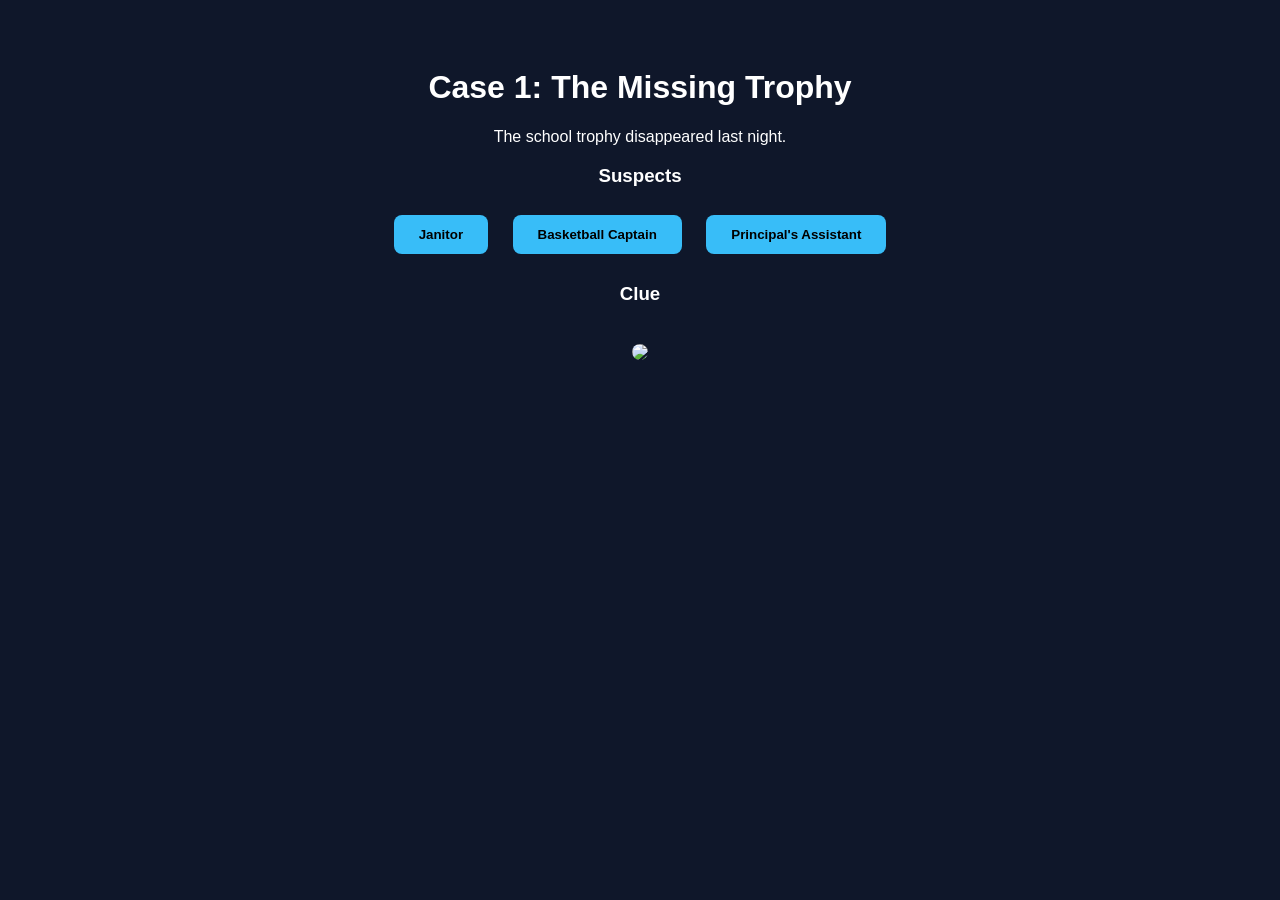
==== case1.html @ 59dcb361 "" ====
<!DOCTYPE html>
<html>
<head>
<title>Case 1</title>
<link rel="stylesheet" href="style.css">
</head>

<body>

<h1>Case 1: The Missing Trophy</h1>

<p>The school trophy disappeared last night.</p>

<h3>Suspects</h3>

<button onclick="checkAnswer('janitor')">Janitor</button>
<button onclick="checkAnswer('captain')">Basketball Captain</button>
<button onclick="checkAnswer('assistant')">Principal's Assistant</button>

<h3>Clue</h3>

<img src="https://picsum.photos/300" onclick="revealClue()" style="cursor:pointer">

<p id="clue"></p>
<p id="result"></p>

<script src="script.js"></script>
<script src="clues.js"></script>

</body>
</html>
---- style.css ----
body{
font-family: Arial;
background:#0f172a;
color:white;
text-align:center;
padding:40px;
}

button{
padding:12px 25px;
margin:10px;
border:none;
border-radius:8px;
background:#38bdf8;
font-weight:bold;
cursor:pointer;
}

button:hover{
background:#0ea5e9;
}

img{
margin-top:20px;
border-radius:10px;
}
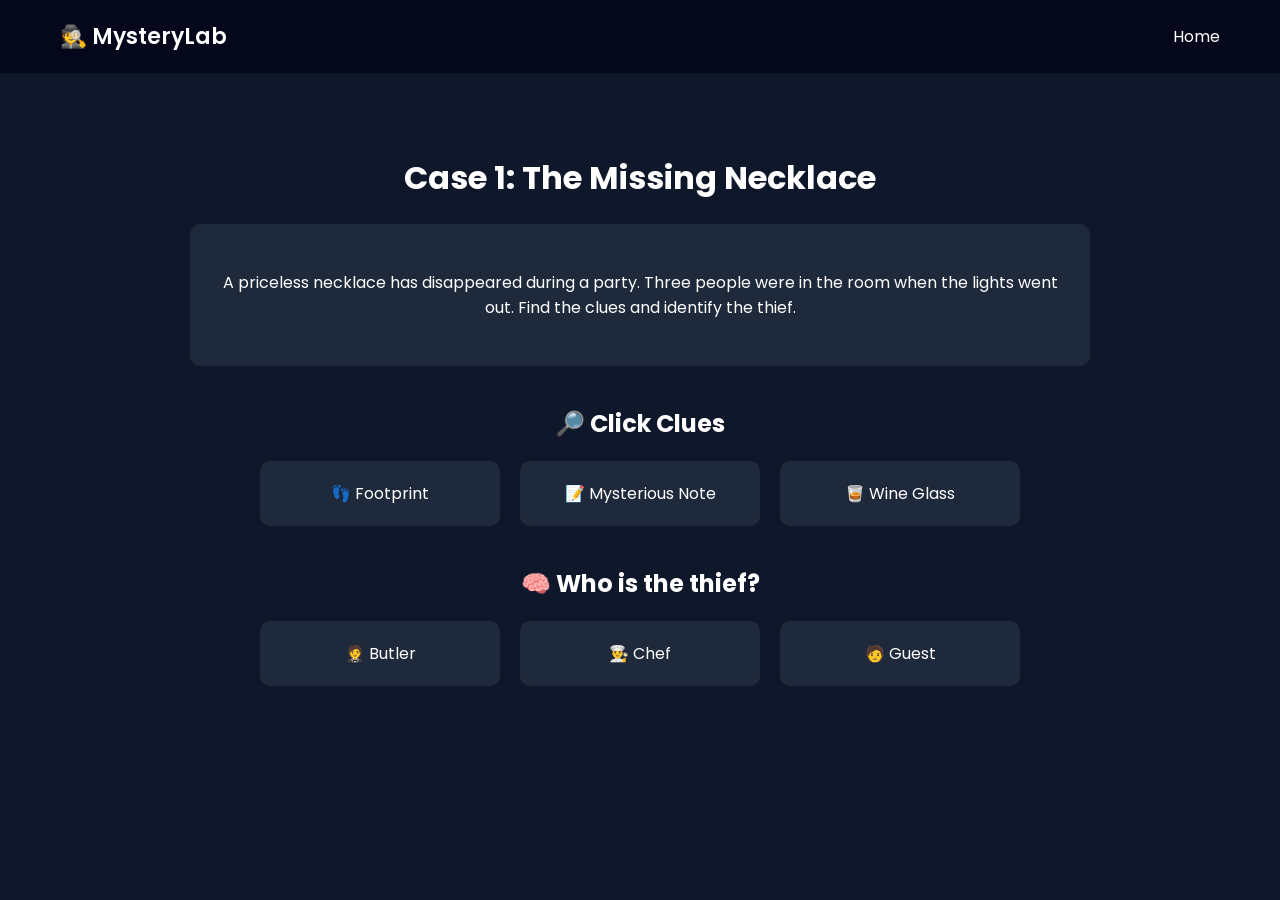
==== commit 1df73d61: "" ====
--- a/case1.html
+++ b/case1.html
@@ -1,31 +1,195 @@
 <!DOCTYPE html>
 <html>
+
 <head>
-<title>Case 1</title>
+
+<title>Case 1 - MysteryLab</title>
+
+<meta name="viewport" content="width=device-width, initial-scale=1">
+
+<link href="https://fonts.googleapis.com/css2?family=Poppins:wght@300;400;600&display=swap" rel="stylesheet">
+
 <link rel="stylesheet" href="style.css">
+
+<style>
+
+.case-container{
+max-width:900px;
+margin:auto;
+padding:60px 20px;
+text-align:center;
+}
+
+.story{
+background:#1e293b;
+padding:30px;
+border-radius:10px;
+margin-bottom:40px;
+}
+
+.clues{
+display:flex;
+gap:20px;
+justify-content:center;
+flex-wrap:wrap;
+margin-bottom:40px;
+}
+
+.clue{
+background:#1e293b;
+padding:20px;
+border-radius:10px;
+cursor:pointer;
+width:200px;
+transition:0.3s;
+}
+
+.clue:hover{
+transform:scale(1.05);
+border:1px solid #38bdf8;
+}
+
+.suspects{
+display:flex;
+gap:20px;
+justify-content:center;
+flex-wrap:wrap;
+}
+
+.suspect{
+background:#1e293b;
+padding:20px;
+border-radius:10px;
+cursor:pointer;
+width:200px;
+transition:0.3s;
+}
+
+.suspect:hover{
+transform:scale(1.05);
+border:1px solid #38bdf8;
+}
+
+.result{
+margin-top:40px;
+font-size:22px;
+font-weight:600;
+}
+
+</style>
+
 </head>
 
 <body>
 
-<h1>Case 1: The Missing Trophy</h1>
+<nav class="navbar">
 
-<p>The school trophy disappeared last night.</p>
+<div class="logo">🕵️ MysteryLab</div>
 
-<h3>Suspects</h3>
+<div class="nav-links">
+<a href="index.html">Home</a>
+</div>
 
-<button onclick="checkAnswer('janitor')">Janitor</button>
-<button onclick="checkAnswer('captain')">Basketball Captain</button>
-<button onclick="checkAnswer('assistant')">Principal's Assistant</button>
+</nav>
 
-<h3>Clue</h3>
 
-<img src="https://picsum.photos/300" onclick="revealClue()" style="cursor:pointer">
+<div class="case-container">
 
-<p id="clue"></p>
-<p id="result"></p>
+<h1>Case 1: The Missing Necklace</h1>
 
-<script src="script.js"></script>
-<script src="clues.js"></script>
+<div class="story">
+
+<p>
+A priceless necklace has disappeared during a party.
+Three people were in the room when the lights went out.
+Find the clues and identify the thief.
+</p>
+
+</div>
+
+
+<h2>🔎 Click Clues</h2>
+
+<div class="clues">
+
+<div class="clue" onclick="showClue('footprint')">
+👣 Footprint
+</div>
+
+<div class="clue" onclick="showClue('note')">
+📝 Mysterious Note
+</div>
+
+<div class="clue" onclick="showClue('glass')">
+🥃 Wine Glass
+</div>
+
+</div>
+
+
+
+<h2>🧠 Who is the thief?</h2>
+
+<div class="suspects">
+
+<div class="suspect" onclick="guess('butler')">
+🤵 Butler
+</div>
+
+<div class="suspect" onclick="guess('chef')">
+👨‍🍳 Chef
+</div>
+
+<div class="suspect" onclick="guess('guest')">
+🧑 Guest
+</div>
+
+</div>
+
+<div class="result" id="result"></div>
+
+</div>
+
+
+
+<script>
+
+function showClue(type){
+
+if(type === "footprint"){
+alert("The footprint is very large — likely a man's shoe.")
+}
+
+if(type === "note"){
+alert("The note says: 'Meet me after midnight.'")
+}
+
+if(type === "glass"){
+alert("The wine glass has lipstick on it.")
+}
+
+}
+
+
+function guess(person){
+
+const result = document.getElementById("result")
+
+if(person === "guest"){
+result.innerHTML = "🏆 Correct! The guest stole the necklace!"
+result.style.color = "lightgreen"
+}
+
+else{
+result.innerHTML = "❌ Wrong suspect. Try again."
+result.style.color = "tomato"
+}
+
+}
+
+</script>
+
 
 </body>
+
 </html>
--- a/style.css
+++ b/style.css
@@ -1,26 +1,114 @@
 body{
-font-family: Arial;
+margin:0;
+font-family:'Poppins', sans-serif;
 background:#0f172a;
 color:white;
-text-align:center;
-padding:40px;
+overflow-x:hidden;
 }
 
-button{
-padding:12px 25px;
-margin:10px;
+
+/* NAVBAR */
+
+.navbar{
+display:flex;
+justify-content:space-between;
+align-items:center;
+padding:20px 60px;
+background:rgba(2,6,23,0.8);
+backdrop-filter:blur(10px);
+position:sticky;
+top:0;
+}
+
+.logo{
+font-size:22px;
+font-weight:600;
+}
+
+.nav-links a{
+margin-left:25px;
+color:white;
+text-decoration:none;
+font-size:16px;
+transition:0.3s;
+}
+
+.nav-links a:hover{
+color:#38bdf8;
+}
+
+
+/* HERO */
+
+.hero{
+text-align:center;
+padding:120px 20px;
+background:linear-gradient(180deg,#0f172a,#020617);
+}
+
+.hero h1{
+font-size:60px;
+margin-bottom:10px;
+}
+
+.hero p{
+font-size:20px;
+color:#94a3b8;
+}
+
+
+.hero-btn{
+margin-top:30px;
+padding:15px 35px;
+font-size:18px;
 border:none;
 border-radius:8px;
 background:#38bdf8;
-font-weight:bold;
 cursor:pointer;
+transition:0.3s;
 }
 
-button:hover{
+.hero-btn:hover{
 background:#0ea5e9;
+transform:scale(1.05);
+box-shadow:0 0 20px #38bdf8;
 }
 
-img{
-margin-top:20px;
-border-radius:10px;
+
+
+/* FEATURES */
+
+.features{
+display:flex;
+justify-content:center;
+gap:30px;
+padding:80px 40px;
+flex-wrap:wrap;
+}
+
+.feature-card{
+background:#1e293b;
+padding:30px;
+border-radius:12px;
+width:250px;
+text-align:center;
+transition:0.4s;
+border:1px solid transparent;
+}
+
+.feature-card:hover{
+transform:translateY(-10px);
+border:1px solid #38bdf8;
+box-shadow:0 0 20px rgba(56,189,248,0.4);
+}
+
+
+
+/* FOOTER */
+
+.footer{
+text-align:center;
+padding:30px;
+background:#020617;
+color:#94a3b8;
 }
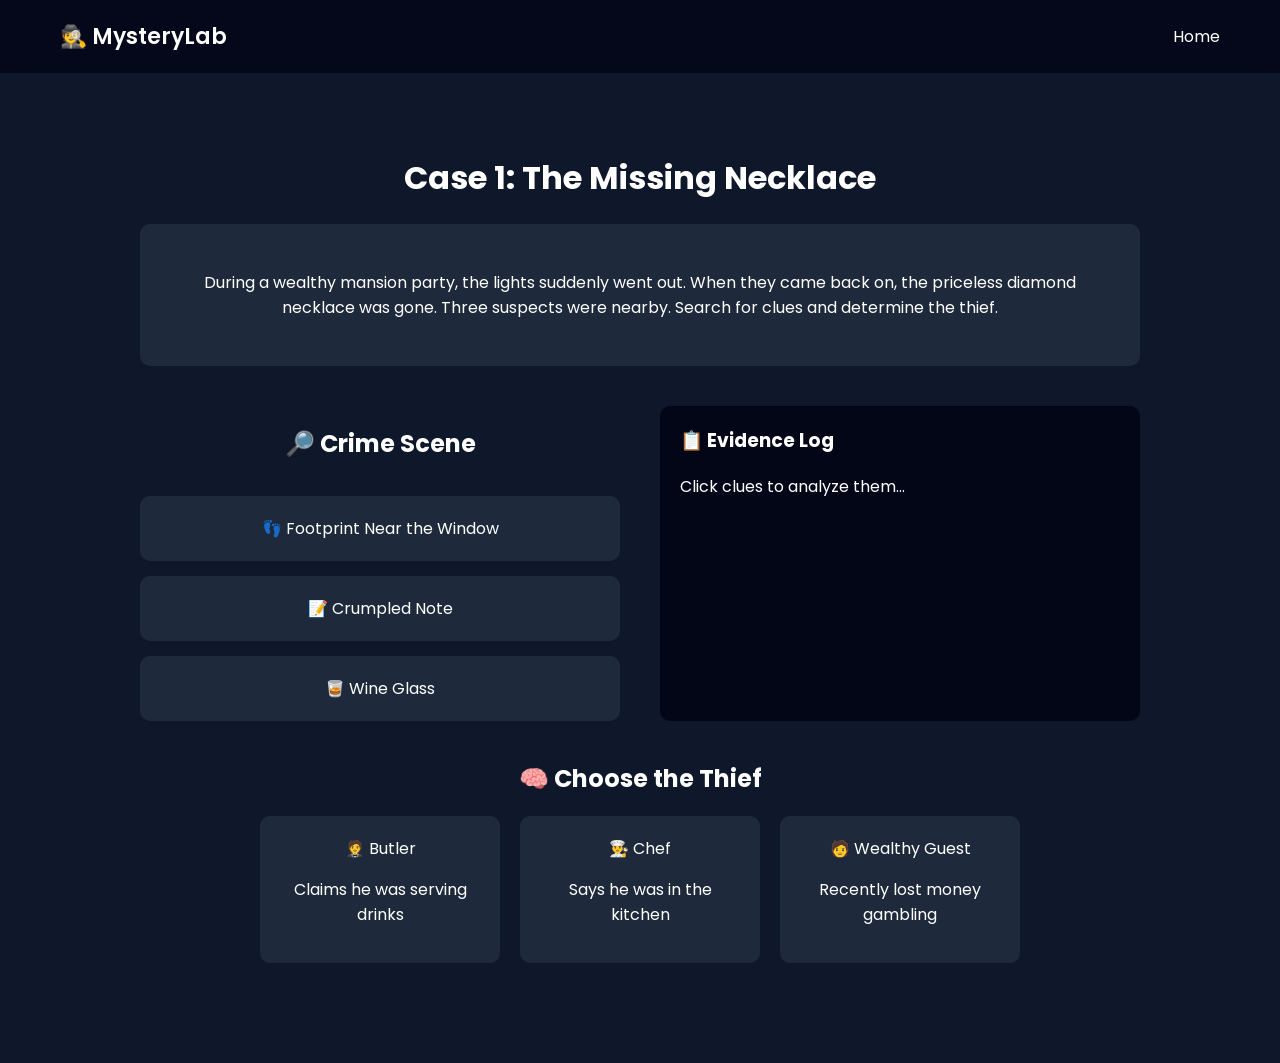
==== commit 392f169d: "" ====
--- a/case1.html
+++ b/case1.html
@@ -14,7 +14,7 @@
 <style>
 
 .case-container{
-max-width:900px;
+max-width:1000px;
 margin:auto;
 padding:60px 20px;
 text-align:center;
@@ -27,12 +27,17 @@
 margin-bottom:40px;
 }
 
+.board{
+display:grid;
+grid-template-columns:1fr 1fr;
+gap:40px;
+margin-bottom:40px;
+}
+
 .clues{
 display:flex;
-gap:20px;
-justify-content:center;
-flex-wrap:wrap;
-margin-bottom:40px;
+flex-direction:column;
+gap:15px;
 }
 
 .clue{
@@ -40,19 +45,30 @@
 padding:20px;
 border-radius:10px;
 cursor:pointer;
-width:200px;
 transition:0.3s;
 }
 
 .clue:hover{
-transform:scale(1.05);
 border:1px solid #38bdf8;
+transform:scale(1.03);
+}
+
+.evidence-box{
+background:#020617;
+padding:20px;
+border-radius:10px;
+min-height:200px;
+text-align:left;
+}
+
+.evidence-box h3{
+margin-top:0;
 }
 
 .suspects{
 display:flex;
+justify-content:center;
 gap:20px;
-justify-content:center;
 flex-wrap:wrap;
 }
 
@@ -66,13 +82,13 @@
 }
 
 .suspect:hover{
+border:1px solid #38bdf8;
 transform:scale(1.05);
-border:1px solid #38bdf8;
 }
 
 .result{
 margin-top:40px;
-font-size:22px;
+font-size:24px;
 font-weight:600;
 }
 
@@ -83,16 +99,12 @@
 <body>
 
 <nav class="navbar">
-
 <div class="logo">🕵️ MysteryLab</div>
-
 <div class="nav-links">
 <a href="index.html">Home</a>
 </div>
-
 </nav>
 
-
 <div class="case-container">
 
 <h1>Case 1: The Missing Necklace</h1>
@@ -100,24 +112,28 @@
 <div class="story">
 
 <p>
-A priceless necklace has disappeared during a party.
-Three people were in the room when the lights went out.
-Find the clues and identify the thief.
+During a wealthy mansion party, the lights suddenly went out.
+When they came back on, the priceless diamond necklace was gone.
+
+Three suspects were nearby.
+
+Search for clues and determine the thief.
 </p>
 
 </div>
 
-
-<h2>🔎 Click Clues</h2>
+<div class="board">
 
 <div class="clues">
 
+<h2>🔎 Crime Scene</h2>
+
 <div class="clue" onclick="showClue('footprint')">
-👣 Footprint
+👣 Footprint Near the Window
 </div>
 
 <div class="clue" onclick="showClue('note')">
-📝 Mysterious Note
+📝 Crumpled Note
 </div>
 
 <div class="clue" onclick="showClue('glass')">
@@ -127,21 +143,36 @@
 </div>
 
 
-
-<h2>🧠 Who is the thief?</h2>
+<div class="evidence-box">
+
+<h3>📋 Evidence Log</h3>
+
+<p id="evidenceText">
+Click clues to analyze them...
+</p>
+
+</div>
+
+</div>
+
+
+<h2>🧠 Choose the Thief</h2>
 
 <div class="suspects">
 
 <div class="suspect" onclick="guess('butler')">
 🤵 Butler
+<p>Claims he was serving drinks</p>
 </div>
 
 <div class="suspect" onclick="guess('chef')">
 👨‍🍳 Chef
+<p>Says he was in the kitchen</p>
 </div>
 
 <div class="suspect" onclick="guess('guest')">
-🧑 Guest
+🧑 Wealthy Guest
+<p>Recently lost money gambling</p>
 </div>
 
 </div>
@@ -151,21 +182,22 @@
 </div>
 
 
-
 <script>
 
 function showClue(type){
 
+const evidence = document.getElementById("evidenceText")
+
 if(type === "footprint"){
-alert("The footprint is very large — likely a man's shoe.")
+evidence.innerHTML = "👣 Large shoeprint. Likely a man's formal shoe."
 }
 
 if(type === "note"){
-alert("The note says: 'Meet me after midnight.'")
+evidence.innerHTML = "📝 The note reads: 'Meet me after midnight.' Possibly a secret meeting."
 }
 
 if(type === "glass"){
-alert("The wine glass has lipstick on it.")
+evidence.innerHTML = "🥃 Wine glass with lipstick. Probably belongs to a woman."
 }
 
 }
@@ -176,20 +208,25 @@
 const result = document.getElementById("result")
 
 if(person === "guest"){
-result.innerHTML = "🏆 Correct! The guest stole the necklace!"
+
+result.innerHTML = "🏆 Case Solved! The guest stole the necklace to pay off gambling debts."
+
 result.style.color = "lightgreen"
+
 }
 
 else{
-result.innerHTML = "❌ Wrong suspect. Try again."
+
+result.innerHTML = "❌ That suspect doesn't fit the clues. Investigate more."
+
 result.style.color = "tomato"
+
 }
 
 }
 
 </script>
 
-
 </body>
 
 </html>
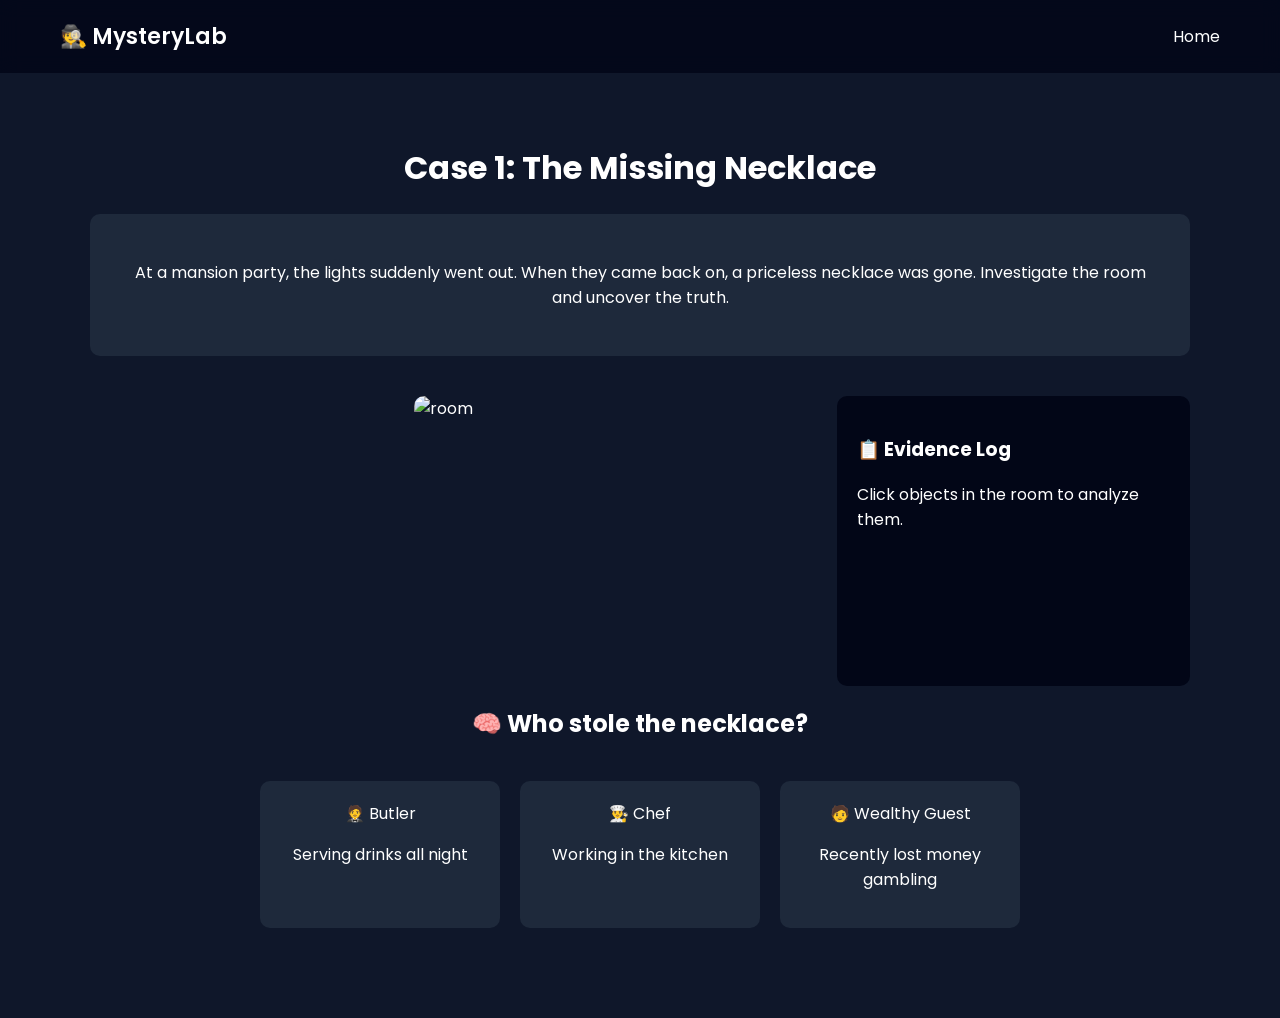
==== commit 83387a42: "" ====
--- a/case1.html
+++ b/case1.html
@@ -14,9 +14,9 @@
 <style>
 
 .case-container{
-max-width:1000px;
+max-width:1100px;
 margin:auto;
-padding:60px 20px;
+padding:50px 20px;
 text-align:center;
 }
 
@@ -27,45 +27,66 @@
 margin-bottom:40px;
 }
 
-.board{
+.game-area{
 display:grid;
-grid-template-columns:1fr 1fr;
+grid-template-columns:2fr 1fr;
 gap:40px;
-margin-bottom:40px;
-}
-
-.clues{
-display:flex;
-flex-direction:column;
-gap:15px;
-}
-
-.clue{
-background:#1e293b;
-padding:20px;
-border-radius:10px;
+align-items:start;
+}
+
+.crime-scene{
+position:relative;
+}
+
+.crime-scene img{
+width:100%;
+border-radius:10px;
+}
+
+.object{
+position:absolute;
+border:2px solid transparent;
 cursor:pointer;
-transition:0.3s;
-}
-
-.clue:hover{
-border:1px solid #38bdf8;
-transform:scale(1.03);
+}
+
+.object:hover{
+border:2px solid #38bdf8;
+box-shadow:0 0 10px #38bdf8;
+}
+
+/* object locations */
+
+.footprint{
+bottom:20%;
+left:40%;
+width:80px;
+height:60px;
+}
+
+.note{
+top:45%;
+left:55%;
+width:70px;
+height:50px;
+}
+
+.glass{
+top:30%;
+left:30%;
+width:70px;
+height:70px;
 }
 
 .evidence-box{
 background:#020617;
 padding:20px;
 border-radius:10px;
-min-height:200px;
+min-height:250px;
 text-align:left;
 }
 
-.evidence-box h3{
-margin-top:0;
-}
-
 .suspects{
+margin-top:40px;
 display:flex;
 justify-content:center;
 gap:20px;
@@ -112,43 +133,32 @@
 <div class="story">
 
 <p>
-During a wealthy mansion party, the lights suddenly went out.
-When they came back on, the priceless diamond necklace was gone.
-
-Three suspects were nearby.
-
-Search for clues and determine the thief.
+At a mansion party, the lights suddenly went out.
+When they came back on, a priceless necklace was gone.
+
+Investigate the room and uncover the truth.
 </p>
 
 </div>
 
-<div class="board">
-
-<div class="clues">
-
-<h2>🔎 Crime Scene</h2>
-
-<div class="clue" onclick="showClue('footprint')">
-👣 Footprint Near the Window
-</div>
-
-<div class="clue" onclick="showClue('note')">
-📝 Crumpled Note
-</div>
-
-<div class="clue" onclick="showClue('glass')">
-🥃 Wine Glass
-</div>
-
-</div>
-
+<div class="game-area">
+
+<div class="crime-scene">
+
+<img src="https://images.unsplash.com/photo-1600585154340-be6161a56a0c" alt="room">
+
+<div class="object footprint" onclick="showClue('footprint')"></div>
+<div class="object note" onclick="showClue('note')"></div>
+<div class="object glass" onclick="showClue('glass')"></div>
+
+</div>
 
 <div class="evidence-box">
 
 <h3>📋 Evidence Log</h3>
 
 <p id="evidenceText">
-Click clues to analyze them...
+Click objects in the room to analyze them.
 </p>
 
 </div>
@@ -156,18 +166,18 @@
 </div>
 
 
-<h2>🧠 Choose the Thief</h2>
+<h2>🧠 Who stole the necklace?</h2>
 
 <div class="suspects">
 
 <div class="suspect" onclick="guess('butler')">
 🤵 Butler
-<p>Claims he was serving drinks</p>
+<p>Serving drinks all night</p>
 </div>
 
 <div class="suspect" onclick="guess('chef')">
 👨‍🍳 Chef
-<p>Says he was in the kitchen</p>
+<p>Working in the kitchen</p>
 </div>
 
 <div class="suspect" onclick="guess('guest')">
@@ -181,7 +191,6 @@
 
 </div>
 
-
 <script>
 
 function showClue(type){
@@ -189,15 +198,15 @@
 const evidence = document.getElementById("evidenceText")
 
 if(type === "footprint"){
-evidence.innerHTML = "👣 Large shoeprint. Likely a man's formal shoe."
+evidence.innerHTML = "👣 Large formal shoeprint near the window."
 }
 
 if(type === "note"){
-evidence.innerHTML = "📝 The note reads: 'Meet me after midnight.' Possibly a secret meeting."
+evidence.innerHTML = "📝 A note reads: 'Meet me after midnight.' Someone planned something."
 }
 
 if(type === "glass"){
-evidence.innerHTML = "🥃 Wine glass with lipstick. Probably belongs to a woman."
+evidence.innerHTML = "🥃 Wine glass with lipstick — likely from a female guest."
 }
 
 }
@@ -209,7 +218,7 @@
 
 if(person === "guest"){
 
-result.innerHTML = "🏆 Case Solved! The guest stole the necklace to pay off gambling debts."
+result.innerHTML = "🏆 Case Solved! The wealthy guest stole the necklace to pay gambling debts."
 
 result.style.color = "lightgreen"
 
@@ -217,7 +226,7 @@
 
 else{
 
-result.innerHTML = "❌ That suspect doesn't fit the clues. Investigate more."
+result.innerHTML = "❌ That suspect doesn't match the clues."
 
 result.style.color = "tomato"
 
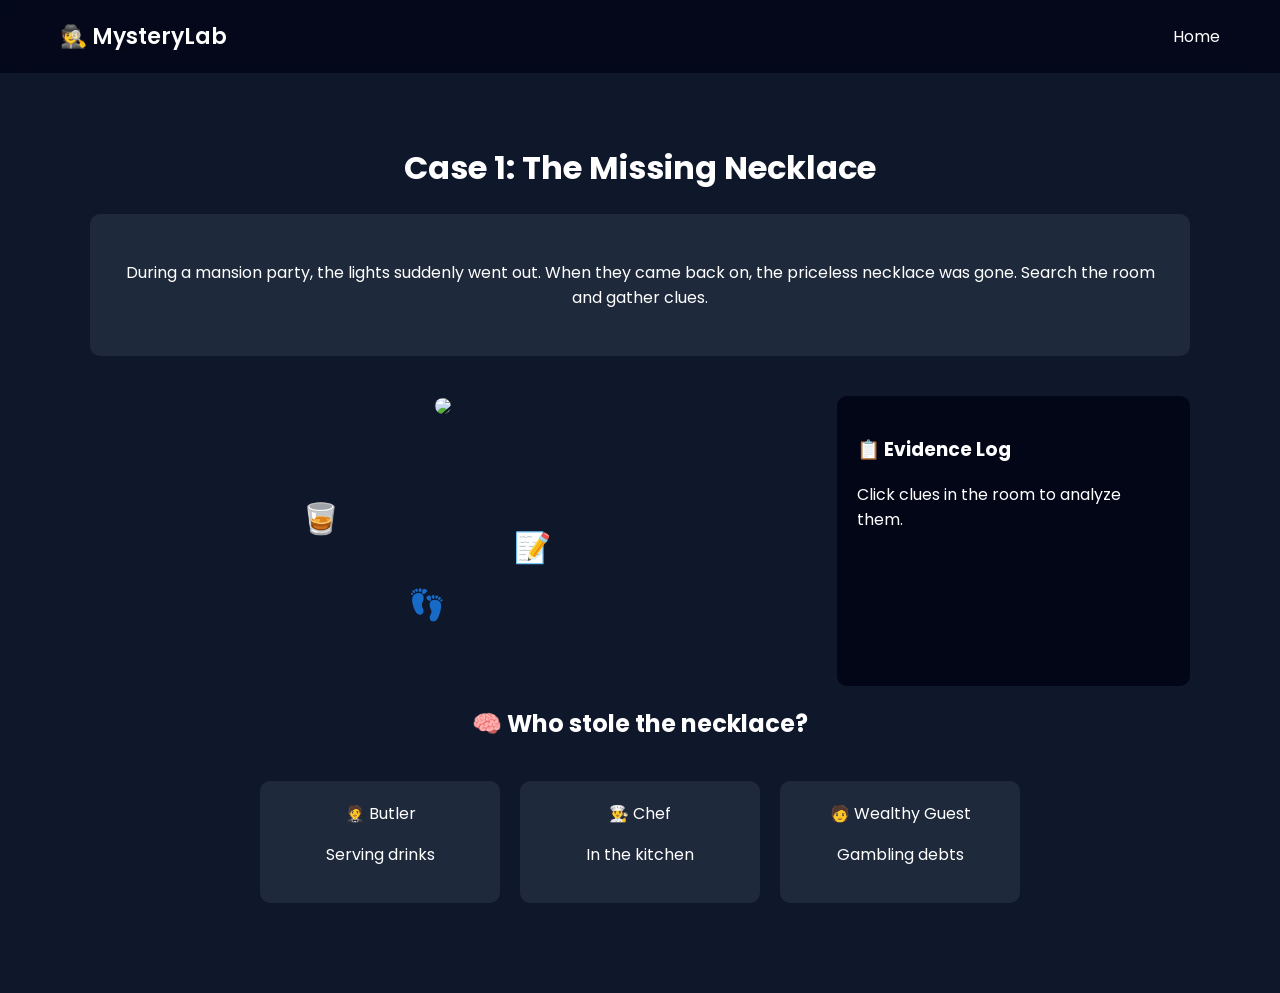
==== commit 6f6619e9: "" ====
--- a/case1.html
+++ b/case1.html
@@ -31,7 +31,6 @@
 display:grid;
 grid-template-columns:2fr 1fr;
 gap:40px;
-align-items:start;
 }
 
 .crime-scene{
@@ -43,38 +42,34 @@
 border-radius:10px;
 }
 
-.object{
+/* visible clues */
+
+.clue-item{
 position:absolute;
-border:2px solid transparent;
+font-size:30px;
 cursor:pointer;
-}
-
-.object:hover{
-border:2px solid #38bdf8;
-box-shadow:0 0 10px #38bdf8;
-}
-
-/* object locations */
+transition:0.2s;
+}
+
+.clue-item:hover{
+transform:scale(1.3);
+}
+
+/* clue positions */
 
 .footprint{
 bottom:20%;
-left:40%;
-width:80px;
-height:60px;
+left:45%;
 }
 
 .note{
 top:45%;
-left:55%;
-width:70px;
-height:50px;
+left:60%;
 }
 
 .glass{
-top:30%;
+top:35%;
 left:30%;
-width:70px;
-height:70px;
 }
 
 .evidence-box{
@@ -133,10 +128,10 @@
 <div class="story">
 
 <p>
-At a mansion party, the lights suddenly went out.
-When they came back on, a priceless necklace was gone.
-
-Investigate the room and uncover the truth.
+During a mansion party, the lights suddenly went out.
+When they came back on, the priceless necklace was gone.
+
+Search the room and gather clues.
 </p>
 
 </div>
@@ -145,11 +140,13 @@
 
 <div class="crime-scene">
 
-<img src="https://images.unsplash.com/photo-1600585154340-be6161a56a0c" alt="room">
-
-<div class="object footprint" onclick="showClue('footprint')"></div>
-<div class="object note" onclick="showClue('note')"></div>
-<div class="object glass" onclick="showClue('glass')"></div>
+<img src="https://images.unsplash.com/photo-1618220179428-22790b461013">
+
+<div class="clue-item footprint" onclick="showClue('footprint')">👣</div>
+
+<div class="clue-item note" onclick="showClue('note')">📝</div>
+
+<div class="clue-item glass" onclick="showClue('glass')">🥃</div>
 
 </div>
 
@@ -158,13 +155,12 @@
 <h3>📋 Evidence Log</h3>
 
 <p id="evidenceText">
-Click objects in the room to analyze them.
+Click clues in the room to analyze them.
 </p>
 
 </div>
 
 </div>
-
 
 <h2>🧠 Who stole the necklace?</h2>
 
@@ -172,17 +168,17 @@
 
 <div class="suspect" onclick="guess('butler')">
 🤵 Butler
-<p>Serving drinks all night</p>
+<p>Serving drinks</p>
 </div>
 
 <div class="suspect" onclick="guess('chef')">
 👨‍🍳 Chef
-<p>Working in the kitchen</p>
+<p>In the kitchen</p>
 </div>
 
 <div class="suspect" onclick="guess('guest')">
 🧑 Wealthy Guest
-<p>Recently lost money gambling</p>
+<p>Gambling debts</p>
 </div>
 
 </div>
@@ -198,19 +194,18 @@
 const evidence = document.getElementById("evidenceText")
 
 if(type === "footprint"){
-evidence.innerHTML = "👣 Large formal shoeprint near the window."
+evidence.innerHTML = "👣 A large formal shoeprint. Probably a man."
 }
 
 if(type === "note"){
-evidence.innerHTML = "📝 A note reads: 'Meet me after midnight.' Someone planned something."
+evidence.innerHTML = "📝 The note reads: 'Meet me after midnight.' Someone planned something."
 }
 
 if(type === "glass"){
-evidence.innerHTML = "🥃 Wine glass with lipstick — likely from a female guest."
-}
-
-}
-
+evidence.innerHTML = "🥃 A wine glass with lipstick."
+}
+
+}
 
 function guess(person){
 
@@ -218,7 +213,7 @@
 
 if(person === "guest"){
 
-result.innerHTML = "🏆 Case Solved! The wealthy guest stole the necklace to pay gambling debts."
+result.innerHTML = "🏆 Case Solved! The wealthy guest stole the necklace."
 
 result.style.color = "lightgreen"
 
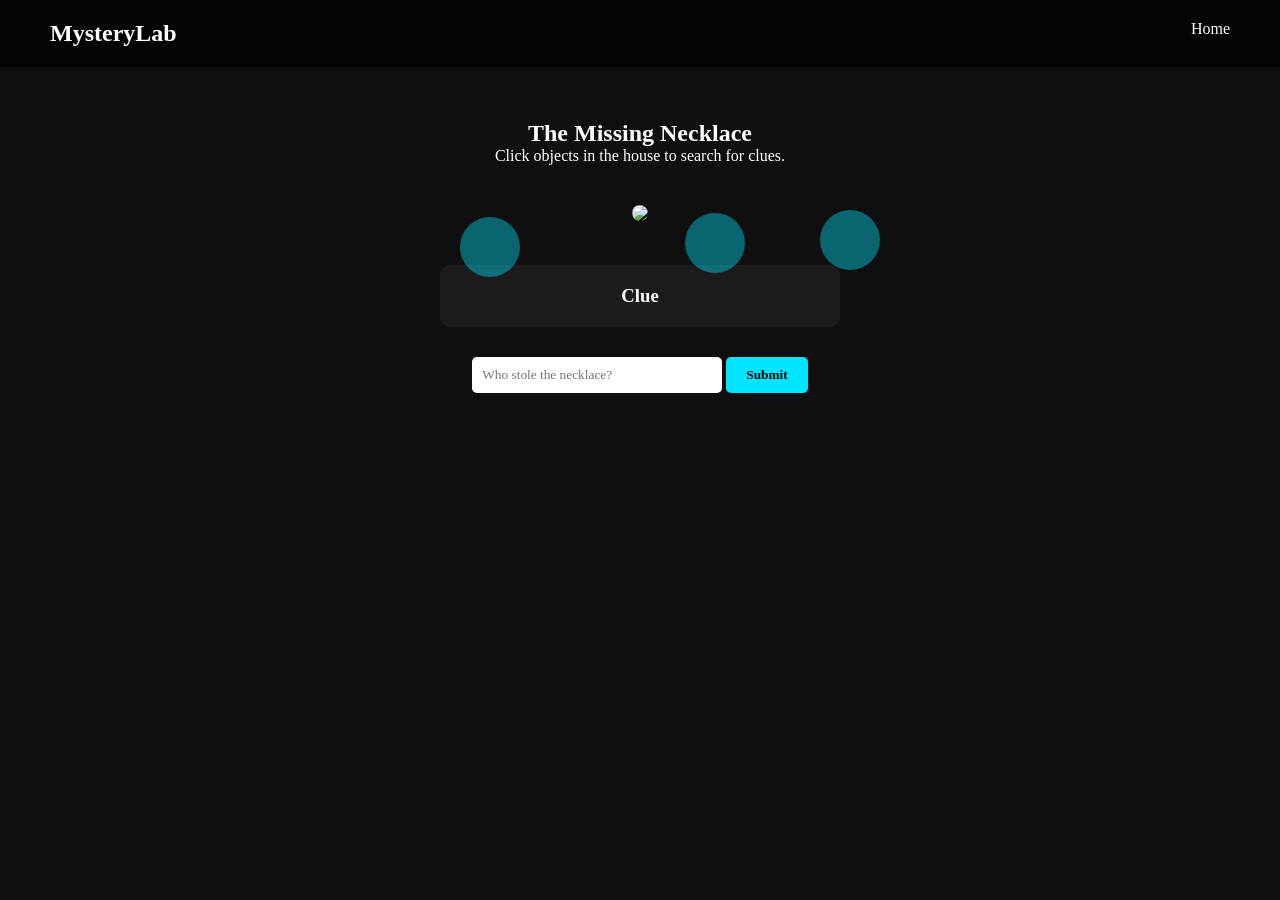
==== commit 42f304a5: "" ====
--- a/case1.html
+++ b/case1.html
@@ -1,236 +1,65 @@
 <!DOCTYPE html>
-<html>
+<html lang="en">
+<head>
 
-<head>
+<meta charset="UTF-8">
+<meta name="viewport" content="width=device-width, initial-scale=1.0">
 
 <title>Case 1 - MysteryLab</title>
 
-<meta name="viewport" content="width=device-width, initial-scale=1">
-
-<link href="https://fonts.googleapis.com/css2?family=Poppins:wght@300;400;600&display=swap" rel="stylesheet">
-
 <link rel="stylesheet" href="style.css">
-
-<style>
-
-.case-container{
-max-width:1100px;
-margin:auto;
-padding:50px 20px;
-text-align:center;
-}
-
-.story{
-background:#1e293b;
-padding:30px;
-border-radius:10px;
-margin-bottom:40px;
-}
-
-.game-area{
-display:grid;
-grid-template-columns:2fr 1fr;
-gap:40px;
-}
-
-.crime-scene{
-position:relative;
-}
-
-.crime-scene img{
-width:100%;
-border-radius:10px;
-}
-
-/* visible clues */
-
-.clue-item{
-position:absolute;
-font-size:30px;
-cursor:pointer;
-transition:0.2s;
-}
-
-.clue-item:hover{
-transform:scale(1.3);
-}
-
-/* clue positions */
-
-.footprint{
-bottom:20%;
-left:45%;
-}
-
-.note{
-top:45%;
-left:60%;
-}
-
-.glass{
-top:35%;
-left:30%;
-}
-
-.evidence-box{
-background:#020617;
-padding:20px;
-border-radius:10px;
-min-height:250px;
-text-align:left;
-}
-
-.suspects{
-margin-top:40px;
-display:flex;
-justify-content:center;
-gap:20px;
-flex-wrap:wrap;
-}
-
-.suspect{
-background:#1e293b;
-padding:20px;
-border-radius:10px;
-cursor:pointer;
-width:200px;
-transition:0.3s;
-}
-
-.suspect:hover{
-border:1px solid #38bdf8;
-transform:scale(1.05);
-}
-
-.result{
-margin-top:40px;
-font-size:24px;
-font-weight:600;
-}
-
-</style>
 
 </head>
 
 <body>
 
 <nav class="navbar">
-<div class="logo">🕵️ MysteryLab</div>
-<div class="nav-links">
-<a href="index.html">Home</a>
-</div>
+
+<h1 class="logo">MysteryLab</h1>
+
+<ul class="nav-links">
+<li><a href="index.html">Home</a></li>
+</ul>
+
 </nav>
 
-<div class="case-container">
+<section class="case-container">
 
-<h1>Case 1: The Missing Necklace</h1>
+<h2>The Missing Necklace</h2>
 
-<div class="story">
+<p class="instructions">
+Click objects in the house to search for clues.
+</p>
 
-<p>
-During a mansion party, the lights suddenly went out.
-When they came back on, the priceless necklace was gone.
+<div class="crime-scene">
 
-Search the room and gather clues.
-</p>
+<img src="https://images.unsplash.com/photo-1505693416388-ac5ce068fe85?q=80&w=1200" class="scene-image">
+
+<div class="clue clue1" onclick="showClue('footprint')"></div>
+<div class="clue clue2" onclick="showClue('letter')"></div>
+<div class="clue clue3" onclick="showClue('window')"></div>
 
 </div>
 
-<div class="game-area">
+<div class="clue-box" id="clueBox">
 
-<div class="crime-scene">
+<h3>Clue</h3>
 
-<img src="https://images.unsplash.com/photo-1618220179428-22790b461013">
-
-<div class="clue-item footprint" onclick="showClue('footprint')">👣</div>
-
-<div class="clue-item note" onclick="showClue('note')">📝</div>
-
-<div class="clue-item glass" onclick="showClue('glass')">🥃</div>
+<p id="clueText"></p>
 
 </div>
 
-<div class="evidence-box">
+<div class="solution">
 
-<h3>📋 Evidence Log</h3>
+<input id="answer" placeholder="Who stole the necklace?">
 
-<p id="evidenceText">
-Click clues in the room to analyze them.
-</p>
+<button onclick="checkAnswer()">Submit</button>
 
 </div>
 
-</div>
+</section>
 
-<h2>🧠 Who stole the necklace?</h2>
-
-<div class="suspects">
-
-<div class="suspect" onclick="guess('butler')">
-🤵 Butler
-<p>Serving drinks</p>
-</div>
-
-<div class="suspect" onclick="guess('chef')">
-👨‍🍳 Chef
-<p>In the kitchen</p>
-</div>
-
-<div class="suspect" onclick="guess('guest')">
-🧑 Wealthy Guest
-<p>Gambling debts</p>
-</div>
-
-</div>
-
-<div class="result" id="result"></div>
-
-</div>
-
-<script>
-
-function showClue(type){
-
-const evidence = document.getElementById("evidenceText")
-
-if(type === "footprint"){
-evidence.innerHTML = "👣 A large formal shoeprint. Probably a man."
-}
-
-if(type === "note"){
-evidence.innerHTML = "📝 The note reads: 'Meet me after midnight.' Someone planned something."
-}
-
-if(type === "glass"){
-evidence.innerHTML = "🥃 A wine glass with lipstick."
-}
-
-}
-
-function guess(person){
-
-const result = document.getElementById("result")
-
-if(person === "guest"){
-
-result.innerHTML = "🏆 Case Solved! The wealthy guest stole the necklace."
-
-result.style.color = "lightgreen"
-
-}
-
-else{
-
-result.innerHTML = "❌ That suspect doesn't match the clues."
-
-result.style.color = "tomato"
-
-}
-
-}
-
-</script>
+<script src="script.js"></script>
 
 </body>
-
 </html>
--- a/style.css
+++ b/style.css
@@ -1,114 +1,205 @@
+*{
+margin:0;
+padding:0;
+box-sizing:border-box;
+font-family:Poppins;
+}
+
 body{
-margin:0;
-font-family:'Poppins', sans-serif;
-background:#0f172a;
+background:#0f0f0f;
 color:white;
-overflow-x:hidden;
-}
-
+}
 
 /* NAVBAR */
 
 .navbar{
+position:fixed;
+top:0;
+width:100%;
 display:flex;
 justify-content:space-between;
-align-items:center;
-padding:20px 60px;
-background:rgba(2,6,23,0.8);
+padding:20px 50px;
+background:rgba(0,0,0,0.7);
 backdrop-filter:blur(10px);
-position:sticky;
-top:0;
+z-index:1000;
 }
 
 .logo{
-font-size:22px;
-font-weight:600;
+font-size:24px;
+font-weight:700;
+}
+
+.nav-links{
+display:flex;
+gap:25px;
+list-style:none;
 }
 
 .nav-links a{
-margin-left:25px;
 color:white;
 text-decoration:none;
-font-size:16px;
 transition:0.3s;
 }
 
 .nav-links a:hover{
-color:#38bdf8;
-}
-
+color:#00e5ff;
+}
 
 /* HERO */
 
 .hero{
+height:100vh;
+display:flex;
+align-items:center;
+justify-content:center;
 text-align:center;
-padding:120px 20px;
-background:linear-gradient(180deg,#0f172a,#020617);
-}
-
-.hero h1{
-font-size:60px;
-margin-bottom:10px;
-}
-
-.hero p{
-font-size:20px;
-color:#94a3b8;
-}
-
-
-.hero-btn{
+
+background-image:url("https://images.unsplash.com/photo-1528459105426-b9548367069b?q=80&w=1500");
+background-size:cover;
+background-position:center;
+}
+
+.hero-content{
+background:rgba(0,0,0,0.5);
+padding:50px;
+border-radius:15px;
+}
+
+.hero h2{
+font-size:48px;
+margin-bottom:20px;
+}
+
+.start-btn{
+display:inline-block;
+margin-top:20px;
+padding:12px 30px;
+background:#00e5ff;
+color:black;
+font-weight:600;
+border-radius:8px;
+text-decoration:none;
+transition:0.3s;
+}
+
+.start-btn:hover{
+transform:scale(1.1);
+}
+
+/* CASES */
+
+.cases{
+padding:120px 50px;
+text-align:center;
+}
+
+.case-grid{
+display:grid;
+grid-template-columns:repeat(auto-fit,minmax(250px,1fr));
+gap:30px;
+margin-top:40px;
+}
+
+.case-card{
+background:#1c1c1c;
+padding:30px;
+border-radius:10px;
+transition:0.3s;
+}
+
+.case-card:hover{
+transform:translateY(-10px);
+}
+
+.case-card a{
+display:inline-block;
+margin-top:15px;
+color:#00e5ff;
+text-decoration:none;
+}
+
+/* CRIME SCENE */
+
+.case-container{
+padding-top:120px;
+text-align:center;
+}
+
+.crime-scene{
+position:relative;
+width:900px;
+margin:40px auto;
+}
+
+.scene-image{
+width:100%;
+border-radius:10px;
+}
+
+/* clickable clues */
+
+.clue{
+position:absolute;
+width:60px;
+height:60px;
+border-radius:50%;
+background:rgba(0,229,255,0.4);
+cursor:pointer;
+transition:0.3s;
+}
+
+.clue:hover{
+transform:scale(1.2);
+background:#00e5ff;
+}
+
+/* positions */
+
+.clue1{
+top:60%;
+left:30%;
+}
+
+.clue2{
+top:40%;
+left:55%;
+}
+
+.clue3{
+top:25%;
+left:70%;
+}
+
+/* clue box */
+
+.clue-box{
+margin-top:20px;
+background:#1c1c1c;
+padding:20px;
+border-radius:10px;
+width:400px;
+margin-left:auto;
+margin-right:auto;
+}
+
+/* answer */
+
+.solution{
 margin-top:30px;
-padding:15px 35px;
-font-size:18px;
+}
+
+.solution input{
+padding:10px;
+width:250px;
 border:none;
-border-radius:8px;
-background:#38bdf8;
+border-radius:5px;
+}
+
+.solution button{
+padding:10px 20px;
+border:none;
+background:#00e5ff;
+font-weight:600;
 cursor:pointer;
-transition:0.3s;
-}
-
-.hero-btn:hover{
-background:#0ea5e9;
-transform:scale(1.05);
-box-shadow:0 0 20px #38bdf8;
-}
-
-
-
-/* FEATURES */
-
-.features{
-display:flex;
-justify-content:center;
-gap:30px;
-padding:80px 40px;
-flex-wrap:wrap;
-}
-
-.feature-card{
-background:#1e293b;
-padding:30px;
-border-radius:12px;
-width:250px;
-text-align:center;
-transition:0.4s;
-border:1px solid transparent;
-}
-
-.feature-card:hover{
-transform:translateY(-10px);
-border:1px solid #38bdf8;
-box-shadow:0 0 20px rgba(56,189,248,0.4);
-}
-
-
-
-/* FOOTER */
-
-.footer{
-text-align:center;
-padding:30px;
-background:#020617;
-color:#94a3b8;
+border-radius:5px;
 }
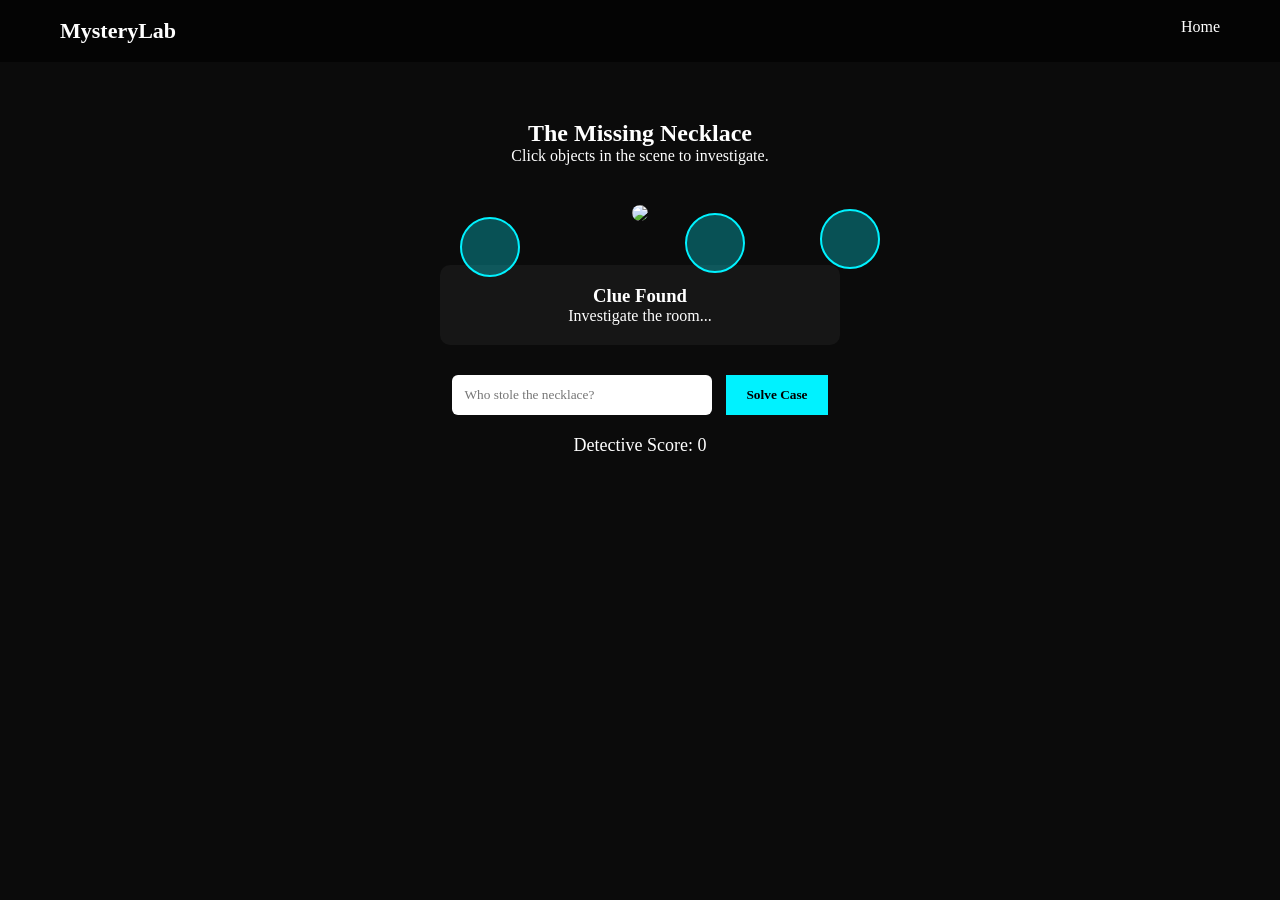
==== commit b0660349: "" ====
--- a/case1.html
+++ b/case1.html
@@ -1,11 +1,12 @@
 <!DOCTYPE html>
 <html lang="en">
+
 <head>
 
 <meta charset="UTF-8">
 <meta name="viewport" content="width=device-width, initial-scale=1.0">
 
-<title>Case 1 - MysteryLab</title>
+<title>Case 1</title>
 
 <link rel="stylesheet" href="style.css">
 
@@ -15,7 +16,7 @@
 
 <nav class="navbar">
 
-<h1 class="logo">MysteryLab</h1>
+<div class="logo">MysteryLab</div>
 
 <ul class="nav-links">
 <li><a href="index.html">Home</a></li>
@@ -23,37 +24,41 @@
 
 </nav>
 
-<section class="case-container">
+<section class="case">
 
 <h2>The Missing Necklace</h2>
 
-<p class="instructions">
-Click objects in the house to search for clues.
-</p>
+<p class="instructions">Click objects in the scene to investigate.</p>
 
 <div class="crime-scene">
 
-<img src="https://images.unsplash.com/photo-1505693416388-ac5ce068fe85?q=80&w=1200" class="scene-image">
+<img src="https://images.unsplash.com/photo-1505693416388-ac5ce068fe85?q=80&w=1400" class="scene">
 
-<div class="clue clue1" onclick="showClue('footprint')"></div>
-<div class="clue clue2" onclick="showClue('letter')"></div>
-<div class="clue clue3" onclick="showClue('window')"></div>
+<div class="clue clue1" onclick="revealClue(1)"></div>
+<div class="clue clue2" onclick="revealClue(2)"></div>
+<div class="clue clue3" onclick="revealClue(3)"></div>
 
 </div>
 
-<div class="clue-box" id="clueBox">
+<div class="clue-display">
 
-<h3>Clue</h3>
+<h3>Clue Found</h3>
 
-<p id="clueText"></p>
+<p id="clueText">Investigate the room...</p>
 
 </div>
 
-<div class="solution">
+<div class="solve-box">
 
 <input id="answer" placeholder="Who stole the necklace?">
 
-<button onclick="checkAnswer()">Submit</button>
+<button onclick="checkAnswer()">Solve Case</button>
+
+</div>
+
+<div class="score">
+
+Detective Score: <span id="score">0</span>
 
 </div>
 
@@ -62,4 +67,5 @@
 <script src="script.js"></script>
 
 </body>
+
 </html>
--- a/style.css
+++ b/style.css
@@ -6,7 +6,7 @@
 }
 
 body{
-background:#0f0f0f;
+background:#0b0b0b;
 color:white;
 }
 
@@ -18,20 +18,20 @@
 width:100%;
 display:flex;
 justify-content:space-between;
-padding:20px 50px;
-background:rgba(0,0,0,0.7);
+padding:18px 60px;
+background:rgba(0,0,0,0.6);
 backdrop-filter:blur(10px);
-z-index:1000;
+z-index:999;
 }
 
 .logo{
-font-size:24px;
+font-size:22px;
 font-weight:700;
 }
 
 .nav-links{
 display:flex;
-gap:25px;
+gap:30px;
 list-style:none;
 }
 
@@ -42,118 +42,175 @@
 }
 
 .nav-links a:hover{
-color:#00e5ff;
+color:#00f2ff;
 }
 
 /* HERO */
 
 .hero{
+
 height:100vh;
+
 display:flex;
+justify-content:center;
 align-items:center;
-justify-content:center;
+
 text-align:center;
 
-background-image:url("https://images.unsplash.com/photo-1528459105426-b9548367069b?q=80&w=1500");
+background:
+linear-gradient(rgba(0,0,0,0.6),rgba(0,0,0,0.7)),
+url("https://images.unsplash.com/photo-1528459105426-b9548367069b?q=80&w=1500");
+
 background-size:cover;
-background-position:center;
-}
-
-.hero-content{
-background:rgba(0,0,0,0.5);
-padding:50px;
-border-radius:15px;
-}
-
-.hero h2{
-font-size:48px;
-margin-bottom:20px;
-}
-
-.start-btn{
+
+}
+
+.hero h1{
+font-size:60px;
+}
+
+.hero p{
+margin-top:15px;
+font-size:18px;
+}
+
+.btn{
+
+margin-top:25px;
+
 display:inline-block;
-margin-top:20px;
-padding:12px 30px;
-background:#00e5ff;
+
+padding:14px 35px;
+
+background:#00f2ff;
+
 color:black;
+
 font-weight:600;
+
 border-radius:8px;
+
 text-decoration:none;
+
 transition:0.3s;
-}
-
-.start-btn:hover{
+
+}
+
+.btn:hover{
 transform:scale(1.1);
 }
 
 /* CASES */
 
 .cases{
-padding:120px 50px;
+
+padding:120px 80px;
+
 text-align:center;
+
 }
 
 .case-grid{
+
 display:grid;
+
 grid-template-columns:repeat(auto-fit,minmax(250px,1fr));
+
 gap:30px;
+
 margin-top:40px;
+
 }
 
 .case-card{
-background:#1c1c1c;
+
+background:#151515;
+
 padding:30px;
+
 border-radius:10px;
-transition:0.3s;
+
+transition:0.4s;
+
 }
 
 .case-card:hover{
+
 transform:translateY(-10px);
+
+box-shadow:0 10px 30px rgba(0,0,0,0.7);
+
 }
 
 .case-card a{
+
 display:inline-block;
+
 margin-top:15px;
-color:#00e5ff;
-text-decoration:none;
+
+color:#00f2ff;
+
 }
 
 /* CRIME SCENE */
 
-.case-container{
+.case{
+
 padding-top:120px;
+
 text-align:center;
+
 }
 
 .crime-scene{
+
+width:900px;
+
+margin:40px auto;
+
 position:relative;
-width:900px;
-margin:40px auto;
-}
-
-.scene-image{
+
+}
+
+.scene{
+
 width:100%;
+
 border-radius:10px;
-}
-
-/* clickable clues */
+
+}
+
+/* CLUES */
 
 .clue{
+
 position:absolute;
+
 width:60px;
+
 height:60px;
+
 border-radius:50%;
-background:rgba(0,229,255,0.4);
+
+background:rgba(0,242,255,0.3);
+
+border:2px solid #00f2ff;
+
 cursor:pointer;
-transition:0.3s;
-}
-
-.clue:hover{
-transform:scale(1.2);
-background:#00e5ff;
-}
-
-/* positions */
+
+animation:pulse 2s infinite;
+
+}
+
+@keyframes pulse{
+
+0%{transform:scale(1)}
+
+50%{transform:scale(1.2)}
+
+100%{transform:scale(1)}
+
+}
 
 .clue1{
 top:60%;
@@ -166,40 +223,72 @@
 }
 
 .clue3{
-top:25%;
+top:20%;
 left:70%;
 }
 
-/* clue box */
-
-.clue-box{
+/* CLUE BOX */
+
+.clue-display{
+
 margin-top:20px;
-background:#1c1c1c;
+
+background:#161616;
+
 padding:20px;
+
 border-radius:10px;
+
 width:400px;
+
 margin-left:auto;
+
 margin-right:auto;
-}
-
-/* answer */
-
-.solution{
+
+}
+
+/* SOLVE */
+
+.solve-box{
+
 margin-top:30px;
-}
-
-.solution input{
-padding:10px;
-width:250px;
+
+}
+
+.solve-box input{
+
+padding:12px;
+
+width:260px;
+
+border-radius:6px;
+
 border:none;
-border-radius:5px;
-}
-
-.solution button{
-padding:10px 20px;
+
+}
+
+.solve-box button{
+
+padding:12px 20px;
+
 border:none;
-background:#00e5ff;
+
+background:#00f2ff;
+
 font-weight:600;
+
+margin-left:10px;
+
 cursor:pointer;
-border-radius:5px;
+
+}
+
+/* SCORE */
+
+.score{
+
+margin-top:20px;
+
+font-size:18px;
+
 }
